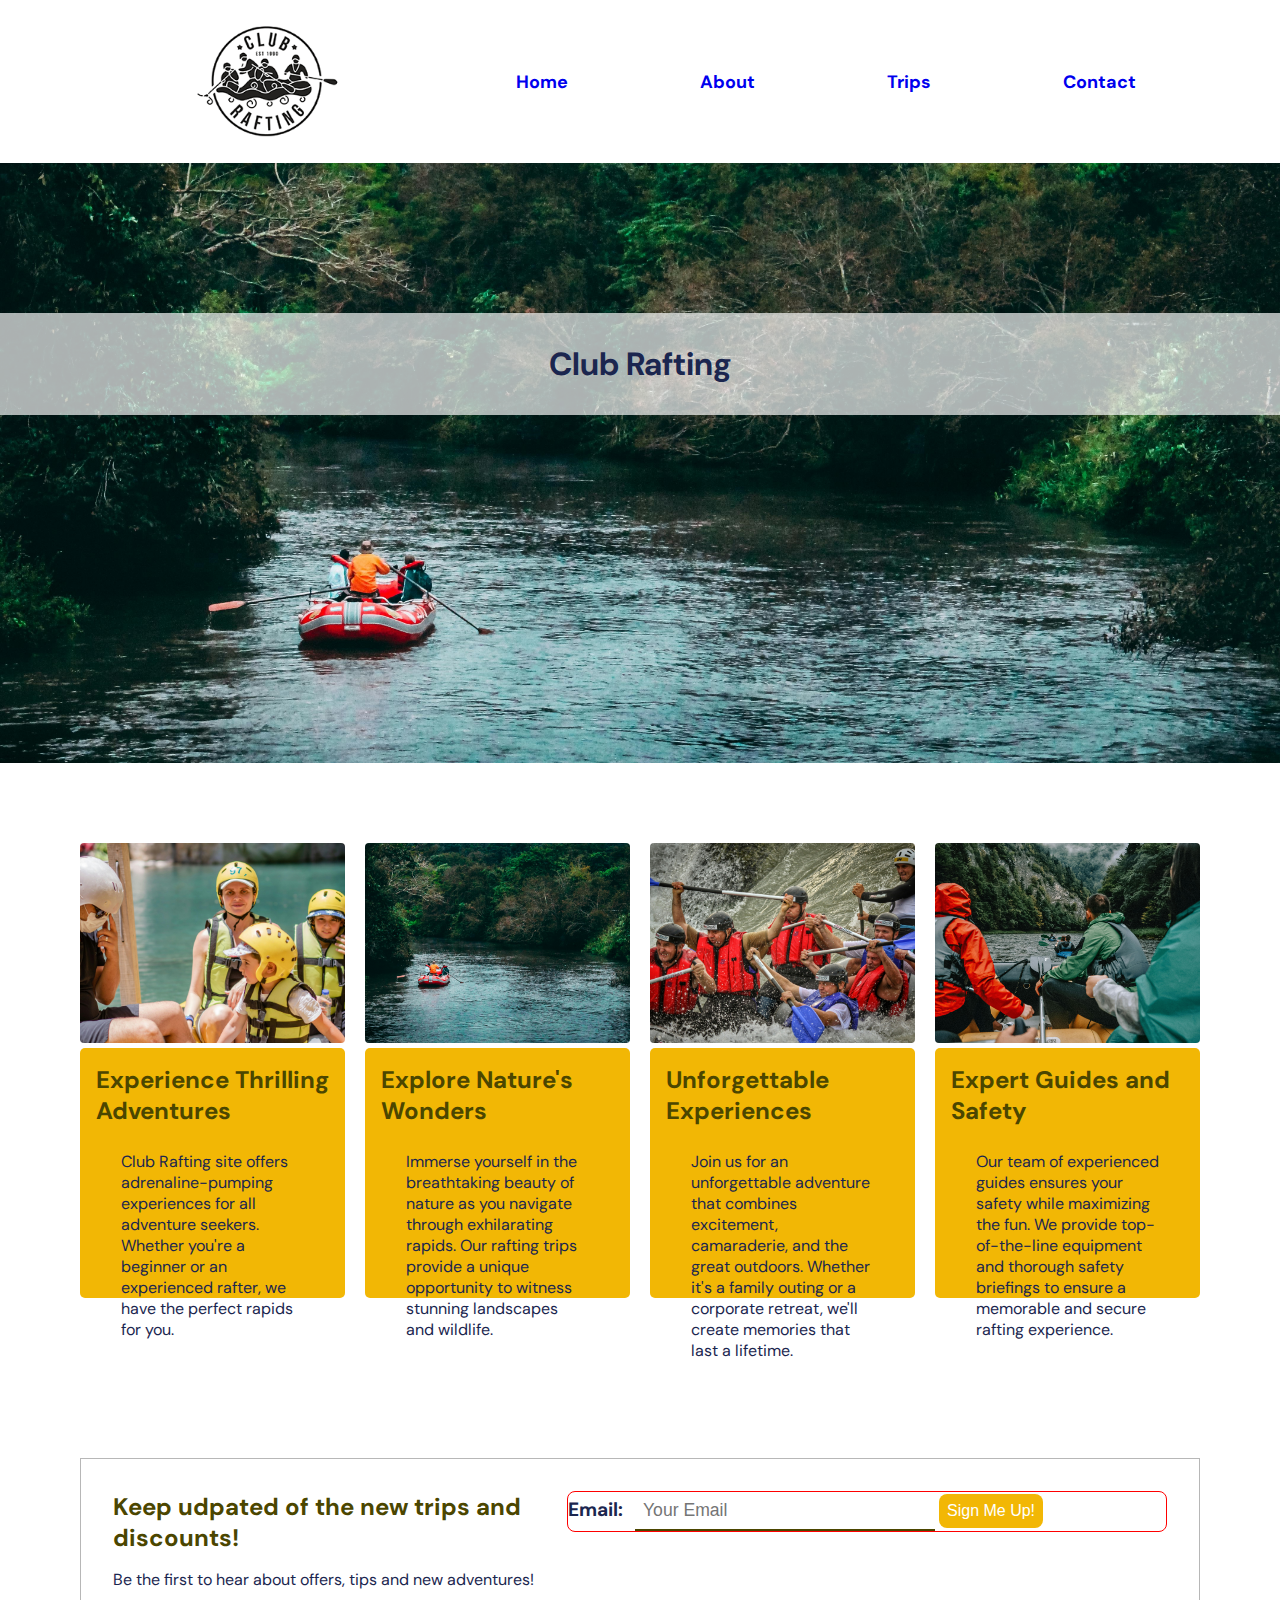
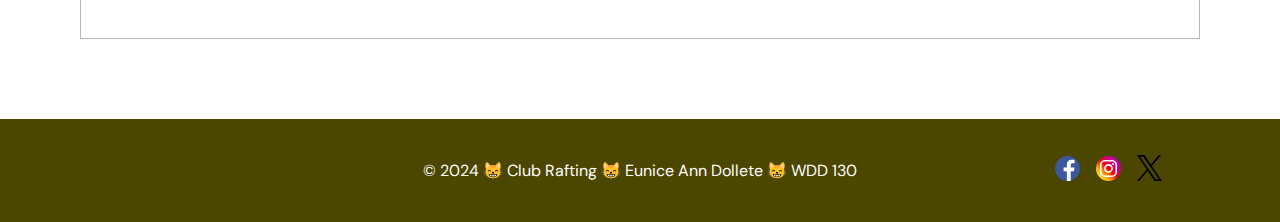
==== wwr/index.html @ 9e234132 "fix all pages code format, index in-progress, updated color palette" ====
<!DOCTYPE html>
<html lang="en">

<head>
    <meta charset="UTF-8">
    <meta name="viewport" content="width=device-width, initial-scale=1.0">
    <title>Home - Club Rafting</title>
    <meta name="description" content="Home Page of Club Rafting Site">
    <meta name="author" content="Eunice Ann Dollete">
    <link rel="stylesheet" href="../wwr/styles/rafting.css">
</head>

<body>
    <header>
        <img src="images/logo.png" alt="Rafting Site Logo">
        <nav>
            <a href="index.html">Home</a>
            <a href="about.html">About</a>
            <a href="trips.html">Trips</a>
            <a href="contact.html">Contact</a>
        </nav>
    </header>

    <main>
        <div class="hero">
            <img class="hero-img" src="images/rafting_group.jpg" alt="rafting">
            <h1>Club Rafting</h1>
        </div>
        <div class="container">
            <div>
                <img src="images/rafting_family.jpg" alt="White Water Rafting 1" class="image">
                <div class="content">
                    <h2>Experience Thrilling Adventures</h2>
                    <p>Club Rafting site offers adrenaline-pumping experiences for all adventure seekers. Whether you're
                        a beginner or an experienced rafter, we have the perfect rapids for you.</p>
                </div>
            </div>
            <div>
                <img src="images/rafting_group.jpg" alt="White Water Rafting 2" class="image">
                <div class="content">
                    <h2>Explore Nature's Wonders</h2>
                    <p>Immerse yourself in the breathtaking beauty of nature as you navigate through exhilarating
                        rapids. Our rafting trips provide a unique opportunity to witness stunning landscapes and
                        wildlife.</p>
                </div>
            </div>
            <div>
                <img src="images/rafting_group_one.jpg" alt="White Water Rafting 3" class="image">
                <div class="content">
                    <h2>Unforgettable Experiences</h2>
                    <p>Join us for an unforgettable adventure that combines excitement, camaraderie, and the great
                        outdoors. Whether it's a family outing or a corporate retreat, we'll create memories that last a
                        lifetime.</p>
                </div>
            </div>
            <div>
                <img src="images/rafting_one_day.jpg" alt="White Water Rafting 4" class="image">
                <div class="content">
                    <h2>Expert Guides and Safety</h2>
                    <p>Our team of experienced guides ensures your safety while maximizing the fun. We provide
                        top-of-the-line equipment and thorough safety briefings to ensure a memorable and secure rafting
                        experience.</p>
                </div>
            </div>
        </div>
        <div class="newsletter">
            <div>
                <h2>Keep udpated of the new trips and discounts!</h2>
                <p>Be the first to hear about offers, tips and new adventures!</p>

            </div>
            <div>
                <form style="border: 1px red solid;">
                    <div>
                        <label for="email">Email:</label>
                        <input type="email" id="email" name="email" placeholder="Your Email" required>
                        <button type="submit">Sign Me Up!</button>
                    </div>
                </form>
            </div>

        </div>
    </main>
    <footer>
        <p>&copy; 2024 😸 Club Rafting 😸 Eunice Ann Dollete 😸 WDD 130</p>
        <div>
            <a href="https://facebook.com">
                <img src="images/facebook.svg" alt="Facebook">
            </a>
            <a href="https://instagram.com">
                <img src="images/instagram.svg" alt="Instagram">
            </a>
            <a href="https://twitter.com">
                <img src="images/twitter.svg" alt="Twitter">
            </a>
        </div>
    </footer>
</body>

</html>
---- wwr/styles/rafting.css ----
@import url('https://fonts.googleapis.com/css2?family=DM+Sans:ital,opsz,wght@0,9..40,100..1000;1,9..40,100..1000&display=swap');


* {
    margin: 0;
    padding: 0;
    box-sizing: border-box;
}

:root {
    --primary-color: #1B264F;
    --secondary-color: #0487D9;
    --accent1-color: #4B4600;
    --accent2-color: #F2B705;

    --heading-font: 'DM Sans', serif;
    --paragraph-font: 'DM Sans', serif;

    --nav-background-color: #ffba98;
    --nav-link-color: #aeae;
    --nav-hover-link-color: #3CDBD3;
    --nav-hover-background-color: #E8E288;
}

body {
    font-family: var(--heading-font);
}

header {
    color: var(--accent2-color);
    padding: 20px;
    font-family: var(--heading-font);
    display: grid;
    grid-template-columns: 40% 50%;
}

header>img {
    width: 150px;
    display: grid;
    justify-self: center;
}

nav {
    display: flex;
    justify-content: space-between;
    align-items: center;
}

nav>a {
    text-decoration-line: none;
    font-size: large;
    font-weight: 700;
}

p {
    font-family: var(--heading-font);
    color: var(--primary-color);
    padding: 25px;
}

h1,
h2,
h3,
h4,
h5,
h6 {
    font-family: var(--heading-font);
    color: var(--accent1-color);
}

.hero {
    position: relative;
}

.hero h1 {
    position: absolute;
    background-color: rgba(255, 255, 255, 0.673);
    padding: 30px;
    top: 150px;
    width: 100%;
    text-align: center;
    color: var(--primary-color)
}

.hero article {
    position: absolute;
    padding: 20px;
    top: 300px;
    left: 150px;
    background-color: rgba(255, 255, 255, 0.673);
    margin: 0 20px;
    width: 75%;
}

.hero>article>img {
    float: right;
    width: 250px;
}

.hero-img {
    display: block;
    width: 100%;
    height: 600px;
    float: right;
    object-fit: cover;
}

/* history section */
.history {
    display: inline-block;
    padding: 4rem;
}

.history div {
    display: flex;
}

.history img {
    max-width: 250px;
}

.history h2 {
    padding: 10px;
    text-align: center;
    margin: 1em;
}

/* figure */
.image-display,
.employee-display {
    margin-bottom: 5rem;
    padding: 4rem;
    text-align: center;
}

.image-display h2,
.employee-display h2 {
    margin: 2em;
}

.image-display div {
    display: flex;
    justify-content: space-between;
    text-align: center;
}

figure img {
    height: 150px;
}

/* footer */
footer {
    display: grid;
    grid-template-columns: 25% 50% 25%;
    background-color: var(--accent1-color);
    padding: 1rem;
}

footer p {
    text-align: center;
    grid-column-start: 2;
    color: #fff;
}


footer div {
    display: flex;
    justify-content: center;
    align-items: center;
    grid-column-start: 3;
    gap: 1rem;

}

footer a {
    text-decoration: none;
}

footer img {
    text-decoration: none;
    width: 25px;
}

.employee-display div {
    display: flex;
    justify-content: space-around;
    text-align: center;
}

/* contact us section */
.contact {
    display: grid;
    padding: 4rem;
}

.contact h1 {
    color: var(--primary-color);
    padding: 1rem;
}

.contact p {
    padding: 0;
    font-size: larger;
    color: #000;
}

.map {
    padding: 2rem;
}

.text-center {
    text-align: center;
    ;
}

/* form section*/
.contact-form {
    display: flex;
    flex-direction: column;
    justify-content: center;
    align-items: center;
    margin-top: 1rem;
}

.contact-form h2 {
    text-align: center;
    padding: 1rem;
}

form {
    width: 600px;
    margin: 1rem;
    padding: 2rem;
    border-radius: 0.5rem;
    border: 1px rgba(9, 9, 9, 0.294) solid;
    padding: 1rem;
    display: grid;
}

label {
    padding-bottom: 0.5rem;
    color: black;
}


input,
select,
textarea {
    font-size: 1.1rem;
    padding: .5rem;
}

legend {
    padding: 0 .5rem;
    font-size: larger;
}

.end {
    text-align: center;
    margin-top: 1rem;
}

button {
    background-color: var(--accent2-color);
    padding: .5rem;
    color: white;
    border-radius: .5rem;
    font-size: medium;
    border: none;
}

button:hover {
    background-color: rgb(138, 171, 237);
}

.form-grid {
    display: grid;
    align-items: center;
    margin: .5rem 0;
}

.form-grid img {
    margin: 0 auto;
    padding: .5rem;
}

.text-center {
    padding: .5rem;
    text-align: center;
}

.hint {
    font-style: italic;
    color: lightslategray;
}

.grid {
    display: flex;
    flex-direction: row;
    justify-content: space-around;
}

.title-strip {
    background-color: var(--accent1-color);
    padding: 2rem;
}

.title-strip h1 {
    color: #fff;
}

.text-name {
    font-weight: bold;
    margin: 0;
}

.text-caption {
    font-style: italic;
}

.employee-display {
    margin-top: 5rem;
}

.employee-display img {
    width: 250px;
}

.employee-display p {
    padding: 0;
}

.flex-item {
    display: flex;
    flex-direction: column;
}

/* Call to Action */
.call-to-action {
    padding: 3rem;
    text-align: center;
    margin: 3rem;
    border: #a9a9a982 solid 1px;
    border-radius: 8px;
}

.call-to-action h2 {
    margin-bottom: 2rem;
}

.call-to-action a {
    font-weight: bold;
    font-size: larger;
    background-color: var(--accent2-color);
    color: var(--primary-color);
    padding: 8px 5rem;
    text-decoration: none;
}

.call-to-action a:hover {
    font-size: larger;
    background-color: #5073b5;
    color: #fff;
    padding: 8px 5rem;
    text-decoration: none;
}

/* Cards */
.card-container {
    display: flex;
    justify-content: center;
    flex-wrap: wrap;
    margin: 2rem 0;
}

.card {
    width: 325px;
    background-color: #f0f0;
    border-radius: 8px;
    overflow: hidden;
    box-shadow: 0 2px 4px rgba(153, 144, 144, 0.673);
    margin: 1rem;
}

.card img {
    width: 100%;
    height: auto;
}

.card-content {
    padding: 1rem;
}

.card-content h3 {
    margin-bottom: .2rem;
}

.card-content p {
    color: #666;
    font-size: small;
    line-height: 1.3;
    padding: 1rem 0;
}

.card-content a {
    display: inline-block;
    color: var(--accent1-color);
    border-radius: 8px;
    padding: 8px 16px;
    border: #000 solid 1px;
    text-decoration: none;
}

.card-content a:hover {
    display: inline-block;
    background-color: var(--accent1-color);
    color: #fff;
    border-radius: 8px;
    padding: 8px 16px;
    border: #000 solid 1px;
    text-decoration: none;
}

/* Table Component */
.table-component {
    padding: 2rem 0;
    width: 75%;
    margin: auto;
}

.table-component table {
    width: 100%;
    border-collapse: collapse;
    border: 2px var(--accent1-color) solid;
    margin-bottom: 2rem;
}

.table-component th {
    color: var(--primary-color);
    border: solid 2px;
    padding: 5px;
}

.table-component td {
    border: 2px var(--primary-color) solid;
    padding: 5px;
}

.table-component thead {
    background-color: var(--accent2-color);
}

.title {
    font-size: xx-large;
    font-weight: bold;
}

.container {
    display: grid;
    grid-template-columns: repeat(4, 1fr);
    grid-gap: 20px;
    padding: 5rem;
}

.image {
    object-position: center;
    width: 100%;
    height: 200px;
    object-fit: cover;
    border-radius: .25rem;
}

.content {
    padding: 1rem;
    background-color: var(--accent2-color);
    border-radius: 5px;
    height: 250px;
}

/* Newsletter */
.newsletter {
    border: 1px rgba(9, 9, 9, 0.294) solid;
    margin: 5rem;
    padding: 2rem;
    display: grid;
    grid-template-columns: repeat(2, 1fr);
}

.newsletter p {
    padding: 1rem 0;
}

.newsletter form {
    border-style: none;
    padding: 0;
    margin: 0;
}

.newsletter label {
    color: var(--primary-color);
    font-weight: bold;
    font-size: larger;
    padding-right: .5rem;
}

.newsletter input {
    border-style: none;
    border-bottom: var(--accent1-color) 2px solid;
    width: 300px;
}
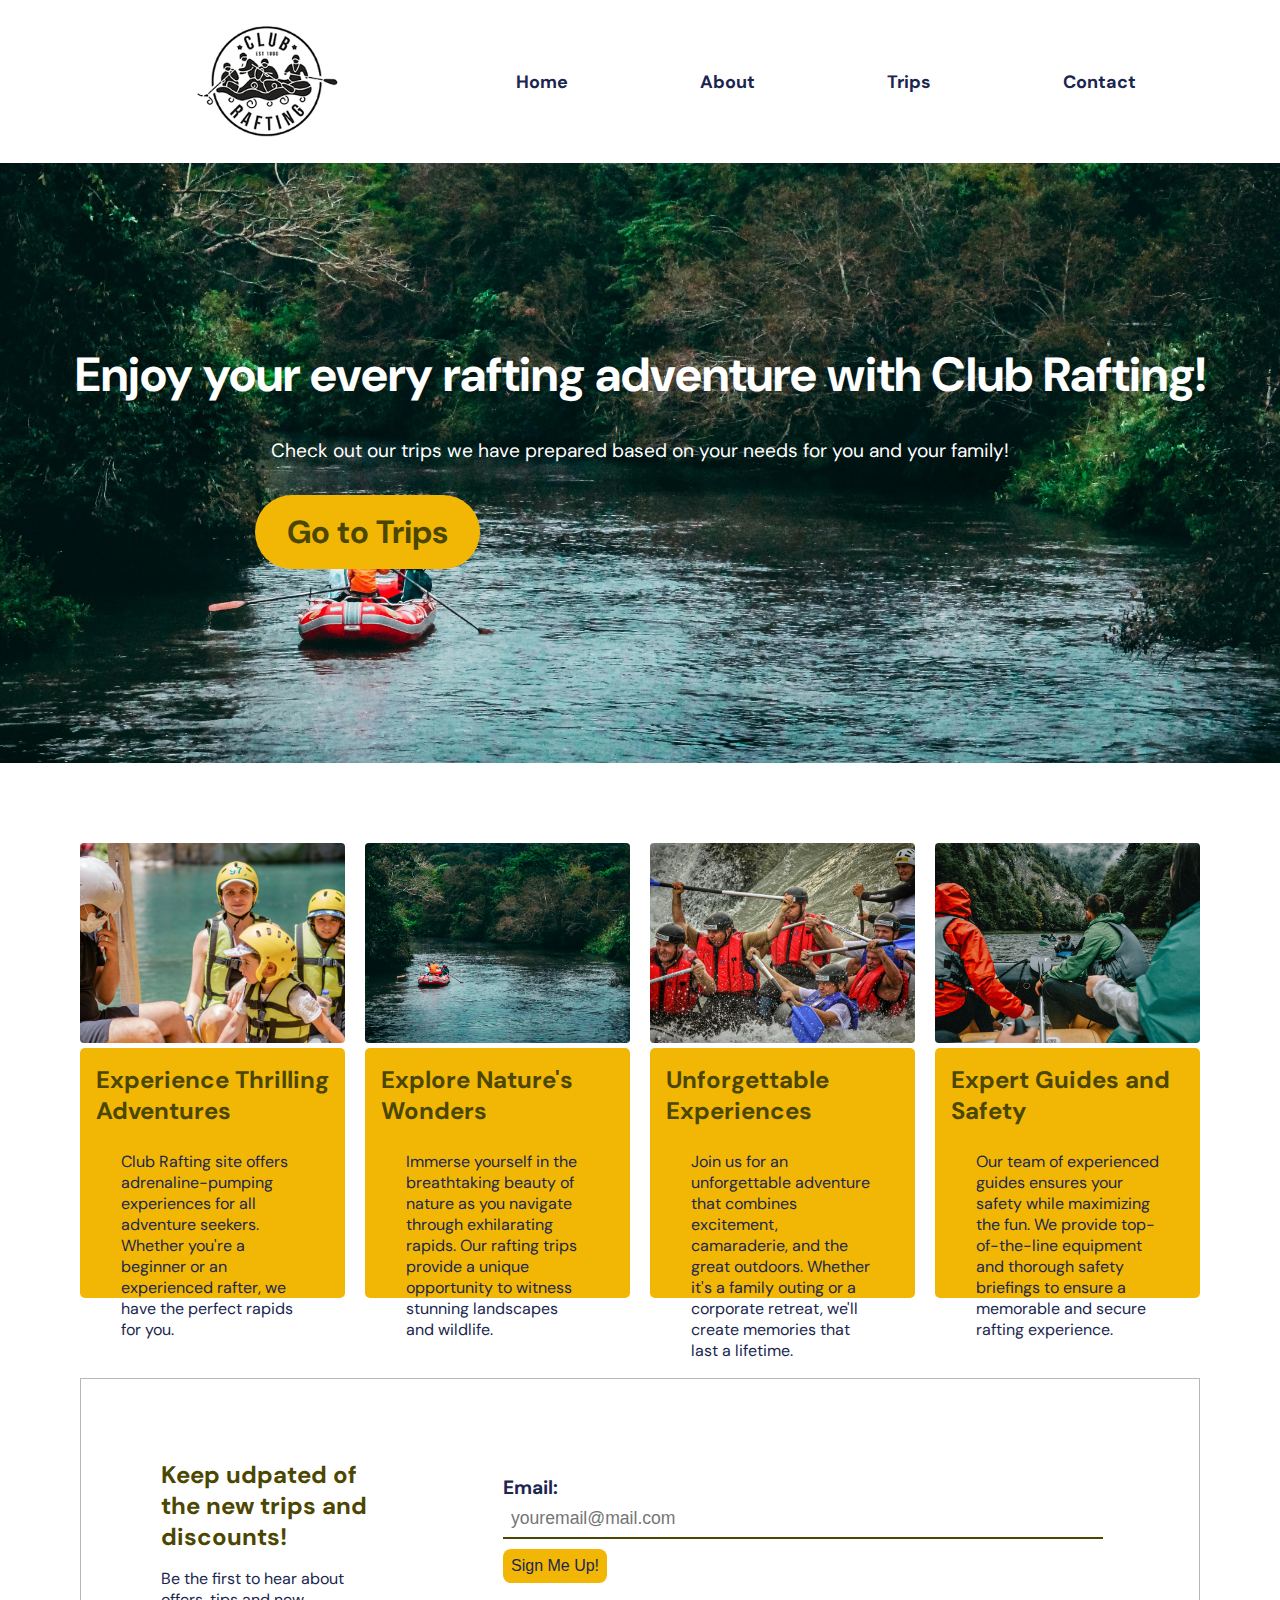
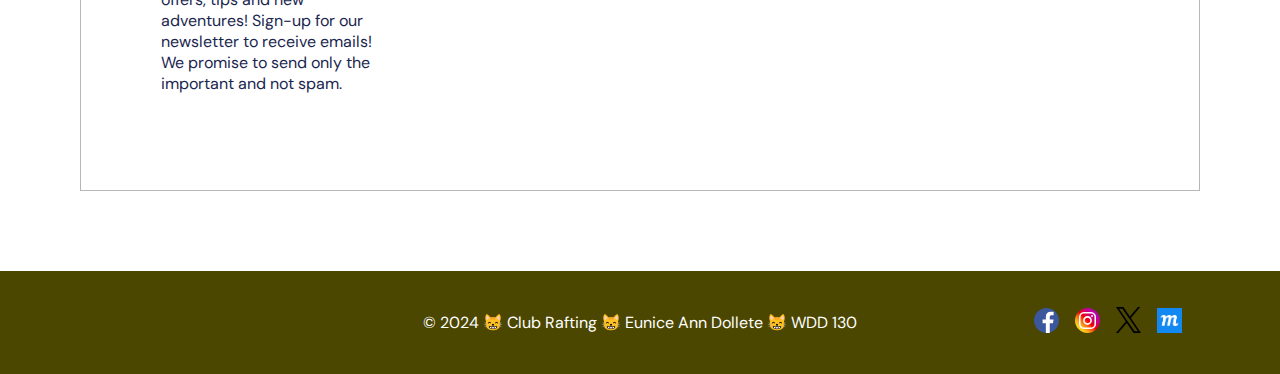
==== commit 33156dd1: "updated pages and added wireframe images" ====
--- a/wwr/index.html
+++ b/wwr/index.html
@@ -22,9 +22,11 @@
     </header>
 
     <main>
-        <div class="hero">
-            <img class="hero-img" src="images/rafting_group.jpg" alt="rafting">
-            <h1>Club Rafting</h1>
+        <div class="home-hero">
+            <img class="home-hero-img" src="images/rafting_group.jpg" alt="rafting">
+            <h1>Enjoy your every rafting adventure with Club Rafting!</h1>
+            <p>Check out our trips we have prepared based on your needs for you and your family!</p>
+            <a href="trips.html" target="_blank">Go to Trips</a>
         </div>
         <div class="container">
             <div>
@@ -64,16 +66,15 @@
             </div>
         </div>
         <div class="newsletter">
-            <div>
+            <div class="margin-3rem">
                 <h2>Keep udpated of the new trips and discounts!</h2>
-                <p>Be the first to hear about offers, tips and new adventures!</p>
-
+                <p>Be the first to hear about offers, tips and new adventures! Sign-up for our newsletter to receive emails! We promise to send only the important and not spam.</p>
             </div>
-            <div>
-                <form style="border: 1px red solid;">
+            <div class="margin-3rem">
+                <form>
                     <div>
-                        <label for="email">Email:</label>
-                        <input type="email" id="email" name="email" placeholder="Your Email" required>
+                        <label for="email_address">Email:</label>
+                        <input type="email" name="email_address" id="email_address" placeholder="youremail@mail.com" required autocomplete="email">
                         <button type="submit">Sign Me Up!</button>
                     </div>
                 </form>
@@ -93,6 +94,9 @@
             <a href="https://twitter.com">
                 <img src="images/twitter.svg" alt="Twitter">
             </a>
+            <a href="images/wireframe-homepage.png" target="_blank">
+                <img src="images/moqous.png" alt="Moqups">
+            </a>
         </div>
     </footer>
 </body>
--- a/wwr/styles/rafting.css
+++ b/wwr/styles/rafting.css
@@ -50,6 +50,7 @@
     text-decoration-line: none;
     font-size: large;
     font-weight: 700;
+    color: var(--primary-color);
 }
 
 p {
@@ -480,7 +481,7 @@
 /* Newsletter */
 .newsletter {
     border: 1px rgba(9, 9, 9, 0.294) solid;
-    margin: 5rem;
+    margin: 0 5rem 5rem;
     padding: 2rem;
     display: grid;
     grid-template-columns: repeat(2, 1fr);
@@ -492,8 +493,7 @@
 
 .newsletter form {
     border-style: none;
-    padding: 0;
-    margin: 0;
+    padding:0;
 }
 
 .newsletter label {
@@ -506,5 +506,65 @@
 .newsletter input {
     border-style: none;
     border-bottom: var(--accent1-color) 2px solid;
-    width: 300px;
-}+    width: 100%;
+    margin-bottom:10px;
+}
+
+.newsletter button {
+    color : var(--primary-color);
+}
+
+.margin-3rem {
+    margin: 3rem;
+}
+
+/* full width image */
+.home-hero {
+    position: relative;
+}
+
+.home-hero h1 {
+    position: absolute;
+    padding: 30px;
+    top: 150px;
+    width: 100%;
+    text-align: center;
+    color: #fff;
+    font-size: xxx-large;
+}
+
+.home-hero p {
+    position: absolute;
+    top: 250px;
+    color:#fff;
+    text-align: center;
+    width: 100%;
+    font-size: larger;
+}
+
+.home-hero img {
+    display: block;
+    width: 100%;
+    height: 600px;
+    float: right;
+    object-fit: cover;
+}
+
+.home-hero a {
+    position: absolute;
+    right: 800px;    
+    top:300px;
+    color: var(--accent1-color);
+    background-color: var(--accent2-color);
+    padding: 1rem 2rem;
+    border-radius: 50px;
+    margin-top: 2rem;
+    text-decoration: none;
+    font-weight: bold;
+    font-size: xx-large;
+}
+
+.home-hero a:hover {
+    background-color: #fff;
+    color: var(--accent2-color);
+}
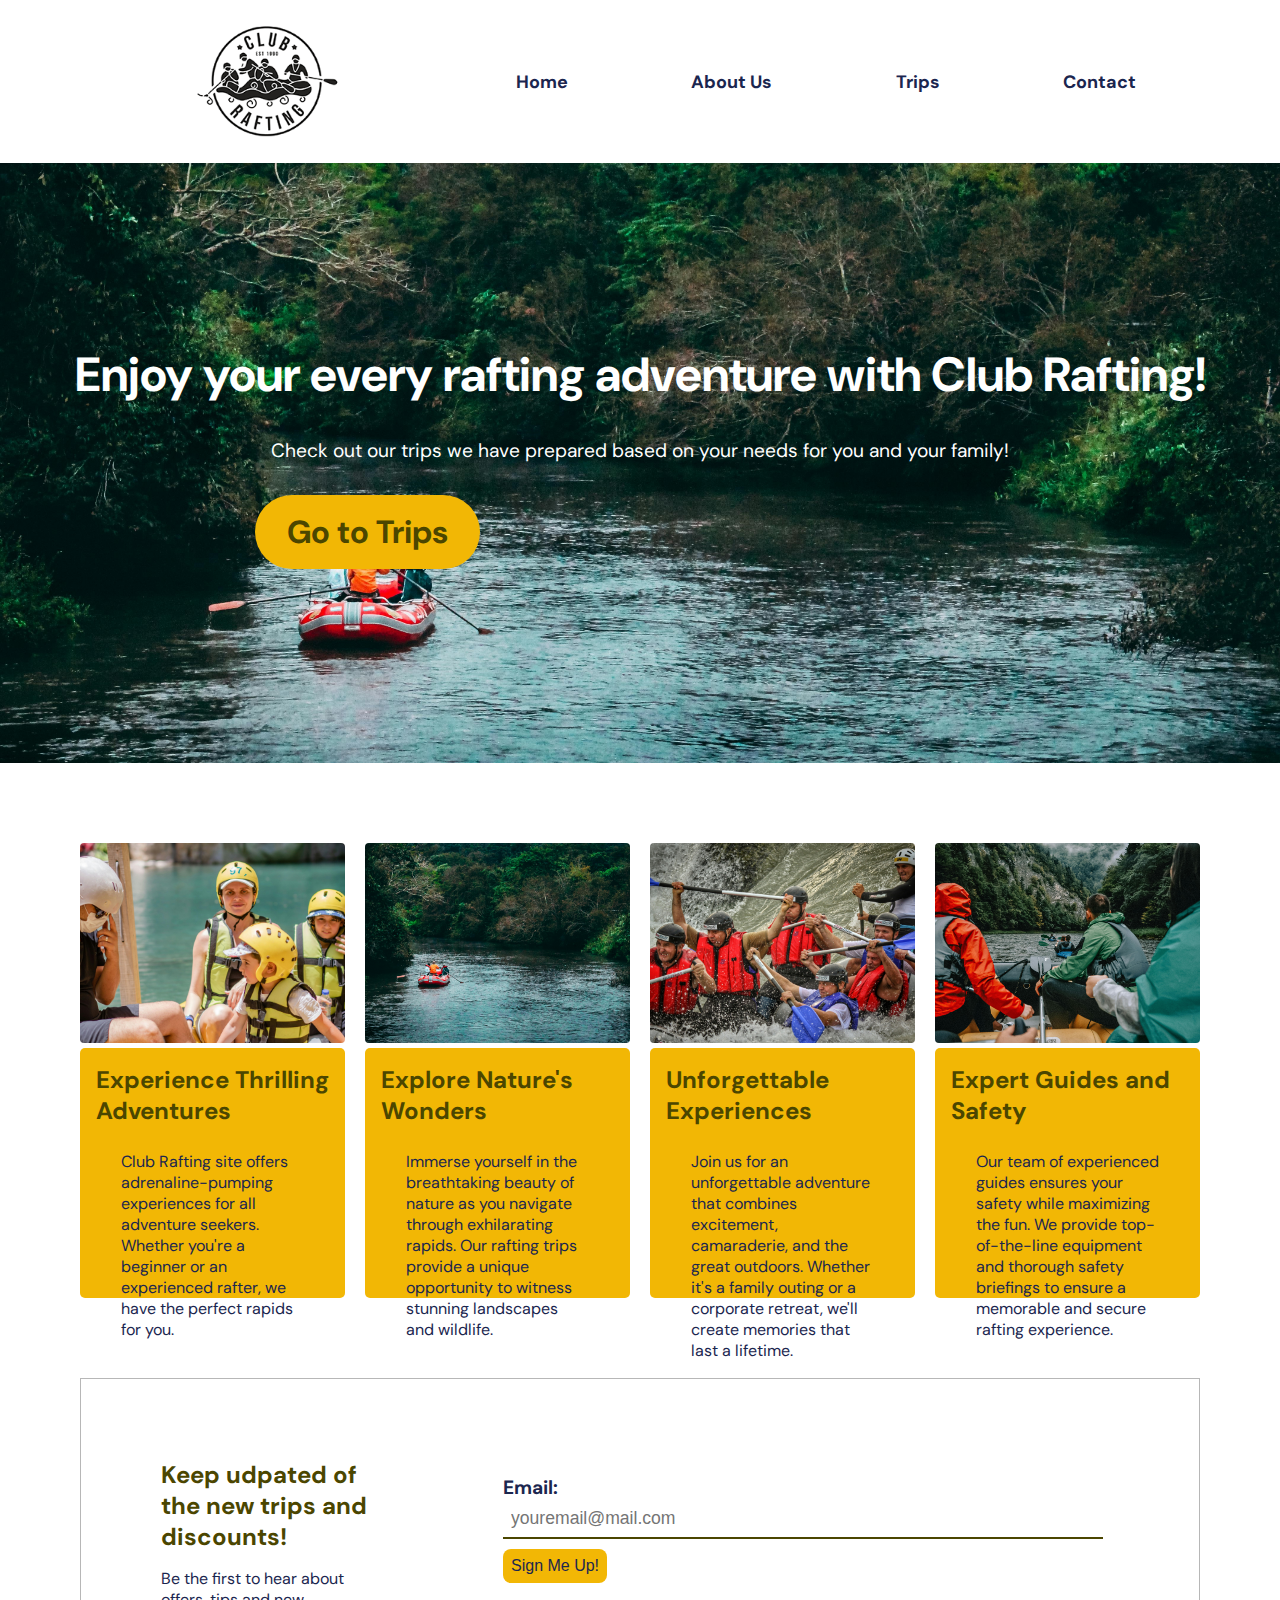
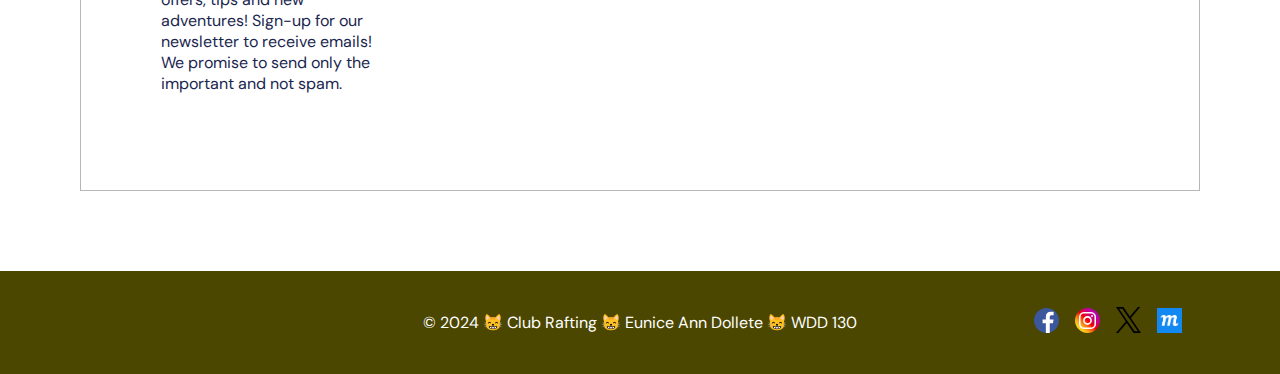
==== commit 001061ad: "updated title" ====
--- a/wwr/index.html
+++ b/wwr/index.html
@@ -15,7 +15,7 @@
         <img src="images/logo.png" alt="Rafting Site Logo">
         <nav>
             <a href="index.html">Home</a>
-            <a href="about.html">About</a>
+            <a href="about.html">About Us</a>
             <a href="trips.html">Trips</a>
             <a href="contact.html">Contact</a>
         </nav>
--- a/wwr/styles/rafting.css
+++ b/wwr/styles/rafting.css
@@ -264,7 +264,7 @@
 button {
     background-color: var(--accent2-color);
     padding: .5rem;
-    color: white;
+    color: var(--primary-color);
     border-radius: .5rem;
     font-size: medium;
     border: none;
